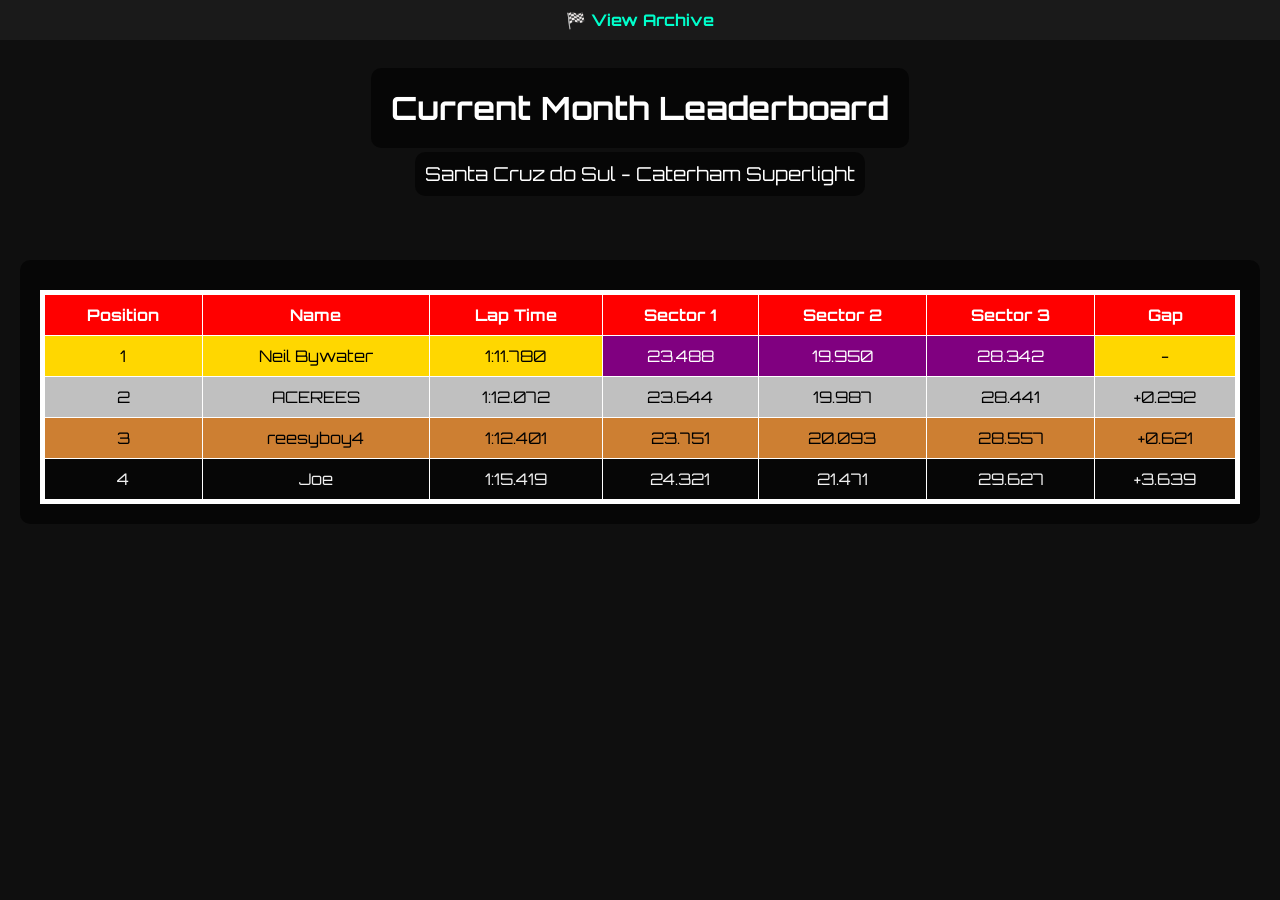
==== index.html @ 59394290 "Update index.html" ====
<!DOCTYPE html>
<html lang="en">
<head>
  <meta charset="UTF-8" />
  <meta name="viewport" content="width=device-width, initial-scale=1" />
  <title>Current Month Leaderboard</title>

  <!-- Racing-style Font -->
  <link href="https://fonts.googleapis.com/css2?family=Orbitron:wght@400;700&display=swap" rel="stylesheet">

  <style>
    body  {
      font-family: 'Orbitron', sans-serif;
      margin: 0;
      background-color: #0f0f0f;
      color: #f0f0f0;
    }

    header {
      background: url('https://images.pexels.com/photos/2770516/pexels-photo-2770516.jpeg?auto=compress&cs=tinysrgb&w=1260&h=750&dpr=1') no-repeat center center;
      background-size: cover;
      height: 200px;
      display: flex;
      align-items: center;
      justify-content: center;
      flex-direction: column;
    }

    header h1 {
      background: rgba(0, 0, 0, 0.6);
      padding: 20px;
      border-radius: 10px;
      color: #fff;
      font-size: 2rem;
      margin: 0;
    }

    header h2 {
      background: rgba(0, 0, 0, 0.6);
      padding: 10px;
      border-radius: 10px;
      color: #fff;
      font-size: 1.2rem;
      margin-top: 0.5em;
    }

    main {
      padding: 20px;
      background: url('https://images.pexels.com/photos/29321044/pexels-photo-29321044/free-photo-of-exciting-race-day-at-mexico-city-speedway.jpeg?auto=compress&cs=tinysrgb&w=1260&h=750&dpr=1') no-repeat center center;
      background-size: cover;
      background-attachment: fixed;
    }

    .overlay {
      background-color: rgba(0, 0, 0, 0.6);
      padding: 20px;
      border-radius: 10px;
    }

    table {
      width: 100%;
      border-collapse: collapse;
      border: 5px solid white;
    }

    th, td {
      border: 1px solid white;
      padding: 10px;
      text-align: center;
    }

    th {
      background-color: red;
      color: white;
    }

    .gold { background-color: #ffd700; color: #000; }
    .silver { background-color: #c0c0c0; color: #000; }
    .bronze { background-color: #cd7f32; color: #000; }
    .fastest { background-color: purple; color: white; }

    #error-message {
      color: red;
      text-align: center;
      margin: 10px 0;
    }
  </style>
</head>
<body>
  <nav style="background-color: #1a1a1a; padding: 10px; text-align: center;">
    <a href="archive.html" style="color: #00ffcc; text-decoration: none; font-weight: bold;">🏁 View Archive</a>
  </nav>

  <header>
    <h1>Current Month Leaderboard</h1>
    <h2 id="challenge-subtitle" style="margin-top: 0.2em; font-weight: normal; font-size: 1.2em;"></h2>
  </header>

  <main>
    <div class="overlay">
      <div id="error-message"></div>
      <table id="leaderboard">
        <thead>
          <tr>
            <th>Position</th>
            <th>Name</th>
            <th>Lap Time</th>
            <th>Sector 1</th>
            <th>Sector 2</th>
            <th>Sector 3</th>
            <th>Gap</th>
          </tr>
        </thead>
        <tbody></tbody>
      </table>
    </div>
  </main>

  <script>
    async function fetchLeaderboard() {
      try {
        const response = await fetch("data/leaderboard_filtered.json");
        if (!response.ok) throw new Error("Network response was not ok");

        const data = await response.json();
        const tableBody = document.querySelector("#leaderboard tbody");

        if (!Array.isArray(data) || data.length === 0) {
          document.getElementById("error-message").textContent = "No leaderboard data available.";
          return;
        }

        let fastestS1 = Math.min(...data.map(e => parseFloat(e.Sector1)));
        let fastestS2 = Math.min(...data.map(e => parseFloat(e.Sector2)));
        let fastestS3 = Math.min(...data.map(e => parseFloat(e.Sector3)));

        data.forEach((entry, index) => {
          const row = document.createElement("tr");

          // Add medal class
          if (index === 0) row.classList.add("gold");
          else if (index === 1) row.classList.add("silver");
          else if (index === 2) row.classList.add("bronze");

          // Sector class check
          const s1Class = entry.Sector1 == fastestS1 ? "fastest" : "";
          const s2Class = entry.Sector2 == fastestS2 ? "fastest" : "";
          const s3Class = entry.Sector3 == fastestS3 ? "fastest" : "";

          row.innerHTML = `
            <td>${index + 1}</td>
            <td>${entry.Name}</td>
            <td>${entry.LapTime}</td>
            <td class="${s1Class}">${entry.Sector1}</td>
            <td class="${s2Class}">${entry.Sector2}</td>
            <td class="${s3Class}">${entry.Sector3}</td>
            <td>${entry.Gap || '-'}</td>
          `;

          tableBody.appendChild(row);
        });

      } catch (error) {
        console.error("Error loading leaderboard:", error);
        document.getElementById("error-message").textContent = "Failed to load leaderboard data.";
      }
    }

    fetchLeaderboard();
  </script>

  <script>
    fetch('data/current_challenge.json')
      .then(response => response.json())
      .then(challenge => {
        const subtitle = document.getElementById('challenge-subtitle');
        const variantText = challenge.variant ? ` - ${challenge.variant}` : '';
        subtitle.textContent = `${challenge.track}${variantText} - ${challenge.car}`;
      })
      .catch(error => {
        console.error("Failed to load challenge info:", error);
      });
  </script>
</body>
</html>
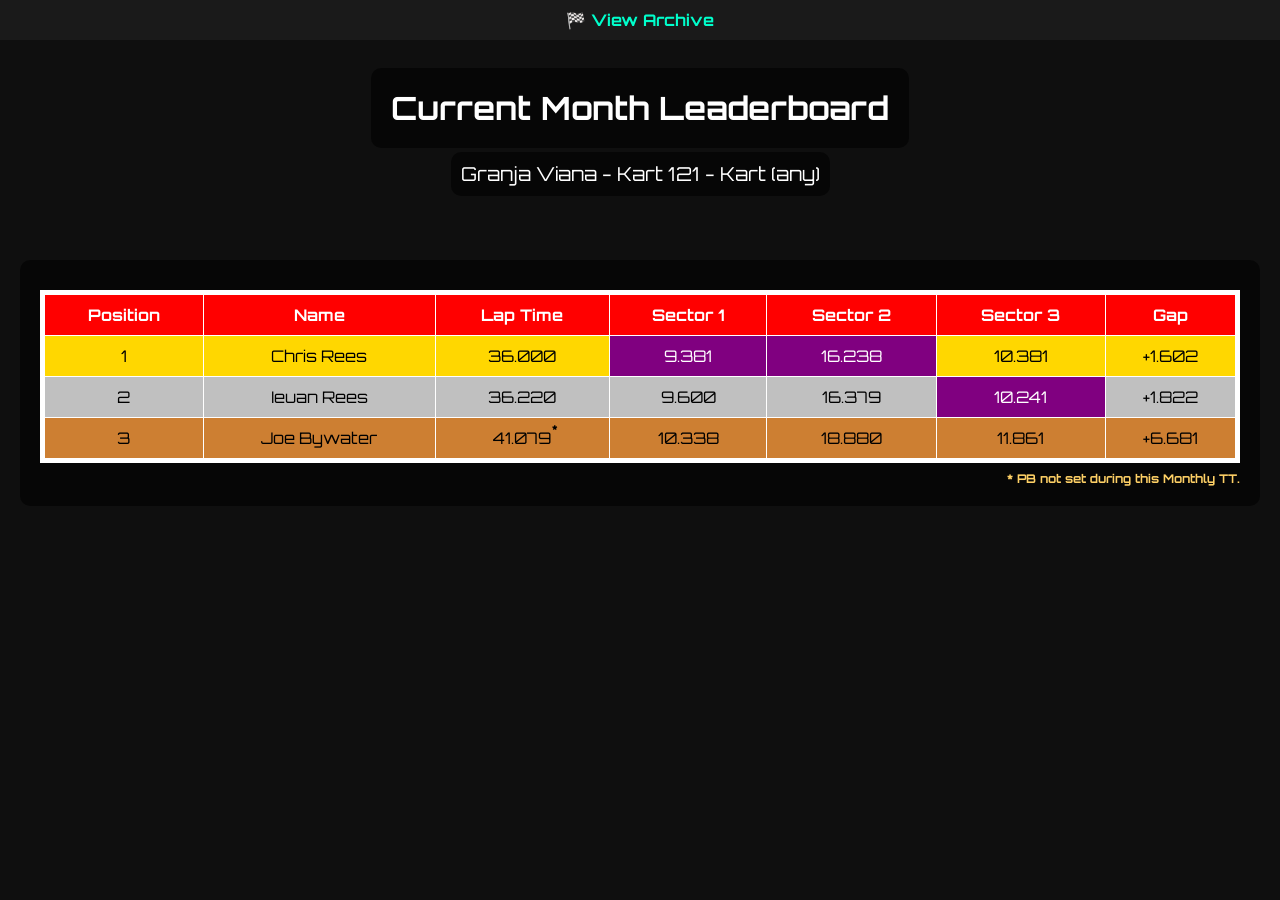
==== commit f610b886: "Add Monthly TT PB asterisk display" ====
--- a/index.html
+++ b/index.html
@@ -78,6 +78,29 @@
     .silver { background-color: #c0c0c0; color: #000; }
     .bronze { background-color: #cd7f32; color: #000; }
     .fastest { background-color: purple; color: white; }
+
+    .lap-pb-wrap {
+      position: relative;
+      display: inline-block;
+    }
+
+    .lap-pb-asterisk {
+      position: absolute;
+      left: 100%;
+      top: -0.35em;
+      margin-left: 1px;
+      font-size: 0.68em;
+      line-height: 1;
+      font-weight: 700;
+    }
+
+    .pb-footnote {
+      margin: 8px 0 0;
+      text-align: right;
+      font-size: 0.75rem;
+      color: #ffd166;
+      font-weight: 700;
+    }
 
     #error-message {
       color: red;
@@ -113,17 +136,69 @@
         </thead>
         <tbody></tbody>
       </table>
+      <div id="pb-footnote" class="pb-footnote" hidden>* PB not set during this Monthly TT.</div>
     </div>
   </main>
 
   <script>
+    function parseSteamUtcDate(value) {
+      const match = String(value || '').trim().match(
+        /^(\d{2})-(\d{2})-(\d{2})\s+(\d{2}):(\d{2})$/
+      );
+      if (!match) return null;
+
+      const year = 2000 + Number(match[1]);
+      const month = Number(match[2]);
+      const day = Number(match[3]);
+      const hour = Number(match[4]);
+      const minute = Number(match[5]);
+
+      const date = new Date(Date.UTC(year, month - 1, day, hour, minute));
+      return Number.isNaN(date.getTime()) ? null : date;
+    }
+
+    function pbSetDuringChallenge(entry, challenge) {
+      if (typeof entry.PBSetDuringChallenge === 'boolean') {
+        return entry.PBSetDuringChallenge;
+      }
+
+      const date = parseSteamUtcDate(entry.Date);
+      if (!date || !challenge) return null;
+
+      const parts = new Intl.DateTimeFormat('en-GB', {
+        timeZone: 'Europe/London',
+        year: 'numeric',
+        month: '2-digit'
+      }).formatToParts(date);
+
+      const values = Object.fromEntries(
+        parts.filter(p => p.type !== 'literal').map(p => [p.type, p.value])
+      );
+
+      const challengeMonth = new Date(
+        `${String(challenge.month || '').trim()} 1, ${challenge.year}`
+      ).getMonth() + 1;
+
+      if (!challengeMonth || !values.year || !values.month) return null;
+
+      return Number(values.year) === Number(challenge.year)
+        && Number(values.month) === challengeMonth;
+    }
+
     async function fetchLeaderboard() {
       try {
-        const response = await fetch("data/leaderboard_filtered.json");
+        const [response, challengeResponse] = await Promise.all([
+          fetch("data/leaderboard_filtered.json"),
+          fetch("data/current_challenge.json")
+        ]);
+
         if (!response.ok) throw new Error("Network response was not ok");
 
         const data = await response.json();
+        const challenge = challengeResponse.ok ? await challengeResponse.json() : null;
         const tableBody = document.querySelector("#leaderboard tbody");
+        const pbFootnote = document.getElementById("pb-footnote");
+        let hasPbWarning = false;
 
         if (!Array.isArray(data) || data.length === 0) {
           document.getElementById("error-message").textContent = "No leaderboard data available.";
@@ -147,10 +222,19 @@
           const s2Class = entry.Sector2 == fastestS2 ? "fastest" : "";
           const s3Class = entry.Sector3 == fastestS3 ? "fastest" : "";
 
+          const pbDuringChallenge = pbSetDuringChallenge(entry, challenge);
+          const lapDisplay = pbDuringChallenge === false
+            ? `<span class="lap-pb-wrap">${entry.LapTime}<span class="lap-pb-asterisk">*</span></span>`
+            : entry.LapTime;
+
+          if (pbDuringChallenge === false) {
+            hasPbWarning = true;
+          }
+
           row.innerHTML = `
             <td>${index + 1}</td>
             <td>${entry.Name}</td>
-            <td>${entry.LapTime}</td>
+            <td>${lapDisplay}</td>
             <td class="${s1Class}">${entry.Sector1}</td>
             <td class="${s2Class}">${entry.Sector2}</td>
             <td class="${s3Class}">${entry.Sector3}</td>
@@ -159,6 +243,8 @@
 
           tableBody.appendChild(row);
         });
+
+        pbFootnote.hidden = !hasPbWarning;
 
       } catch (error) {
         console.error("Error loading leaderboard:", error);
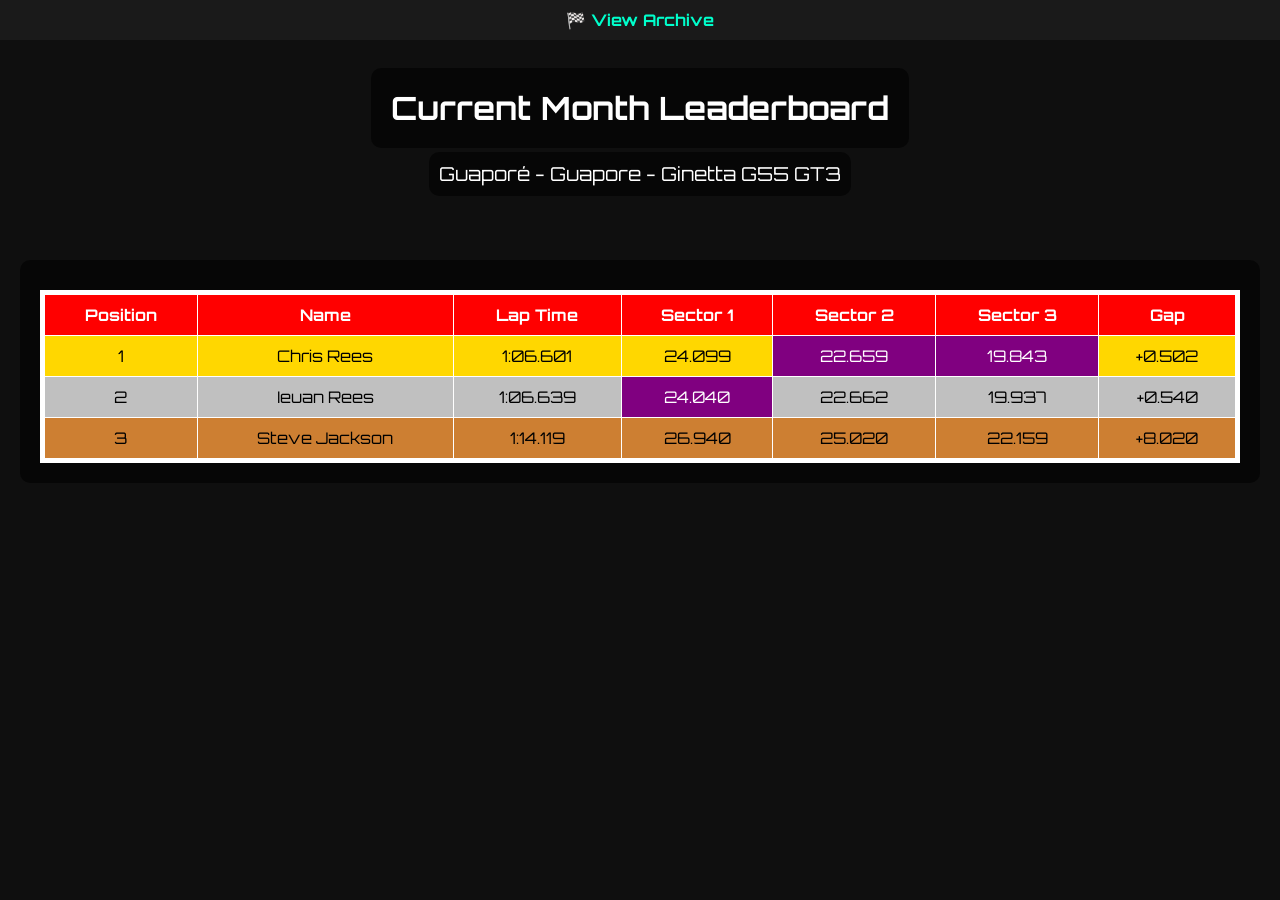
==== commit 59241bff: "Fix mobile leaderboard overflow in index.html" ====
--- a/index.html
+++ b/index.html
@@ -14,6 +14,7 @@
       margin: 0;
       background-color: #0f0f0f;
       color: #f0f0f0;
+      overflow-x: hidden;
     }
 
     header {
@@ -49,16 +50,37 @@
       background: url('https://images.pexels.com/photos/29321044/pexels-photo-29321044/free-photo-of-exciting-race-day-at-mexico-city-speedway.jpeg?auto=compress&cs=tinysrgb&w=1260&h=750&dpr=1') no-repeat center center;
       background-size: cover;
       background-attachment: fixed;
+      box-sizing: border-box;
+      min-width: 0;
     }
 
     .overlay {
       background-color: rgba(0, 0, 0, 0.6);
       padding: 20px;
       border-radius: 10px;
+      box-sizing: border-box;
+      width: 100%;
+      min-width: 0;
+    }
+
+    /* Contain horizontal table scrolling so the page background fills the viewport. */
+    .leaderboard-scroll {
+      width: 100%;
+      max-width: 100%;
+      overflow-x: auto;
+      -webkit-overflow-scrolling: touch;
+    }
+
+    .table-scroll-hint {
+      display: none;
+      margin: 0 0 10px;
+      font-size: 0.8rem;
+      color: #d8e5ee;
     }
 
     table {
       width: 100%;
+      min-width: 730px;
       border-collapse: collapse;
       border: 5px solid white;
     }
@@ -102,6 +124,19 @@
       font-weight: 700;
     }
 
+    @media (max-width: 760px) {
+      main {
+        padding: 12px;
+        /* Fixed backgrounds do not paint reliably in mobile Safari. */
+        background-attachment: scroll;
+      }
+      .overlay { padding: 12px; }
+      .table-scroll-hint { display: block; }
+      header { padding: 12px; box-sizing: border-box; text-align: center; }
+      header h1 { padding: 12px; font-size: clamp(1.25rem, 5vw, 2rem); }
+      header h2 { font-size: clamp(0.85rem, 3vw, 1.2rem); overflow-wrap: anywhere; }
+    }
+
     #error-message {
       color: red;
       text-align: center;
@@ -122,6 +157,8 @@
   <main>
     <div class="overlay">
       <div id="error-message"></div>
+      <p class="table-scroll-hint">Swipe sideways across the table to see all sectors and the gap.</p>
+      <div class="leaderboard-scroll" role="region" aria-label="Monthly leaderboard, scroll horizontally for more columns" tabindex="0">
       <table id="leaderboard">
         <thead>
           <tr>
@@ -136,6 +173,7 @@
         </thead>
         <tbody></tbody>
       </table>
+      </div>
       <div id="pb-footnote" class="pb-footnote" hidden>* PB not set during this Monthly TT.</div>
     </div>
   </main>
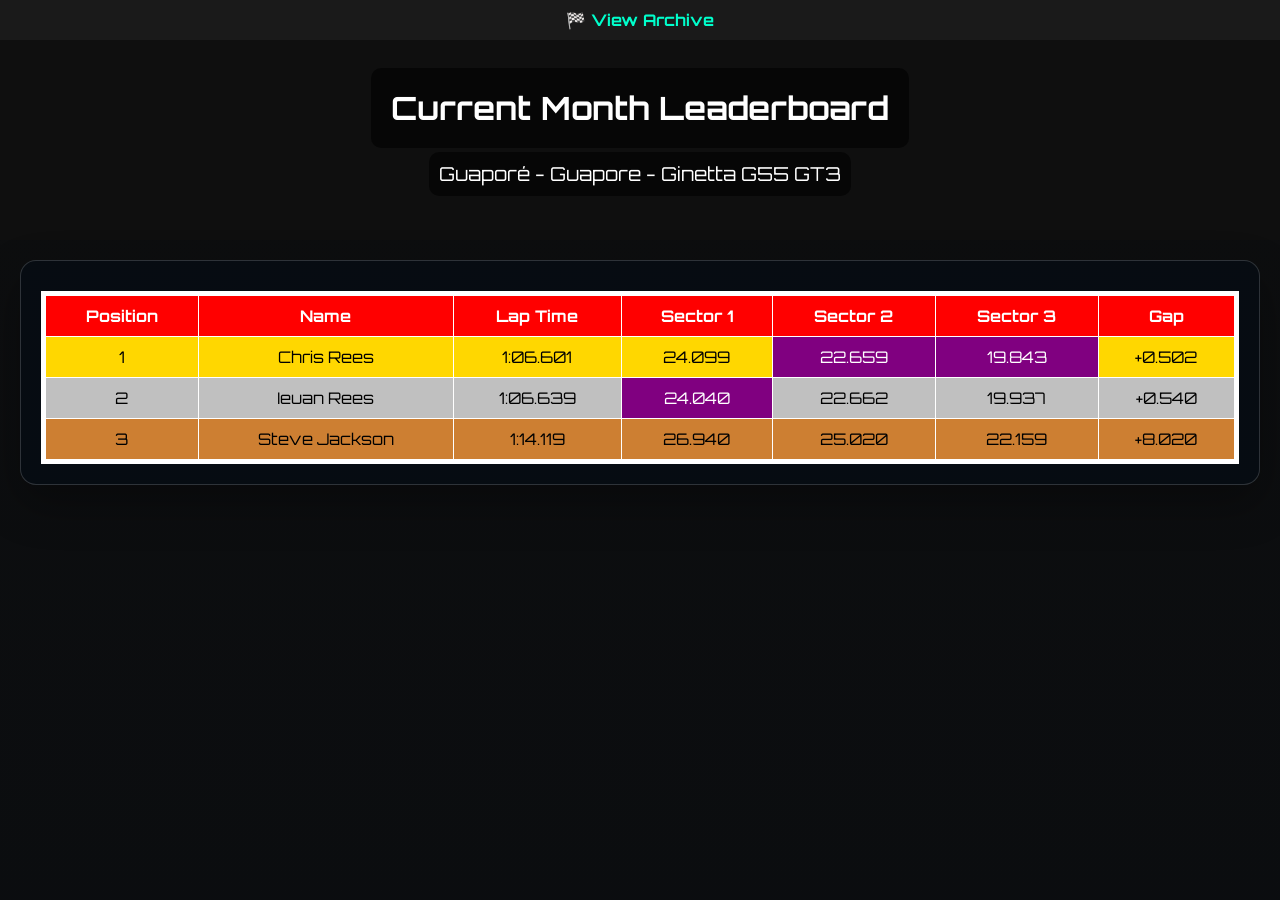
==== commit 670efdca: "Fill mobile viewport with racing background and refine leaderboard panel" ====
--- a/index.html
+++ b/index.html
@@ -15,7 +15,14 @@
       background-color: #0f0f0f;
       color: #f0f0f0;
       overflow-x: hidden;
-    }
+      /* Fill the visible browser viewport even when the leaderboard is short. */
+      min-height: 100vh;
+      min-height: 100svh;
+      display: flex;
+      flex-direction: column;
+    }
+
+    nav, header { flex-shrink: 0; }
 
     header {
       background: url('https://images.pexels.com/photos/2770516/pexels-photo-2770516.jpeg?auto=compress&cs=tinysrgb&w=1260&h=750&dpr=1') no-repeat center center;
@@ -46,8 +53,12 @@
     }
 
     main {
+      flex: 1 0 auto;
       padding: 20px;
-      background: url('https://images.pexels.com/photos/29321044/pexels-photo-29321044/free-photo-of-exciting-race-day-at-mexico-city-speedway.jpeg?auto=compress&cs=tinysrgb&w=1260&h=750&dpr=1') no-repeat center center;
+      background-image: linear-gradient(180deg, rgba(5, 10, 16, 0.14), rgba(5, 10, 16, 0.4)),
+        url('https://images.pexels.com/photos/29321044/pexels-photo-29321044/free-photo-of-exciting-race-day-at-mexico-city-speedway.jpeg?auto=compress&cs=tinysrgb&w=1260&h=750&dpr=1');
+      background-repeat: no-repeat;
+      background-position: center center;
       background-size: cover;
       background-attachment: fixed;
       box-sizing: border-box;
@@ -55,11 +66,15 @@
     }
 
     .overlay {
-      background-color: rgba(0, 0, 0, 0.6);
+      background-color: rgba(6, 13, 21, 0.76);
       padding: 20px;
-      border-radius: 10px;
+      border-radius: 16px;
+      border: 1px solid rgba(255, 255, 255, 0.16);
+      box-shadow: 0 18px 46px rgba(0, 0, 0, 0.32);
       box-sizing: border-box;
       width: 100%;
+      max-width: 1280px;
+      margin: 0 auto;
       min-width: 0;
     }
 
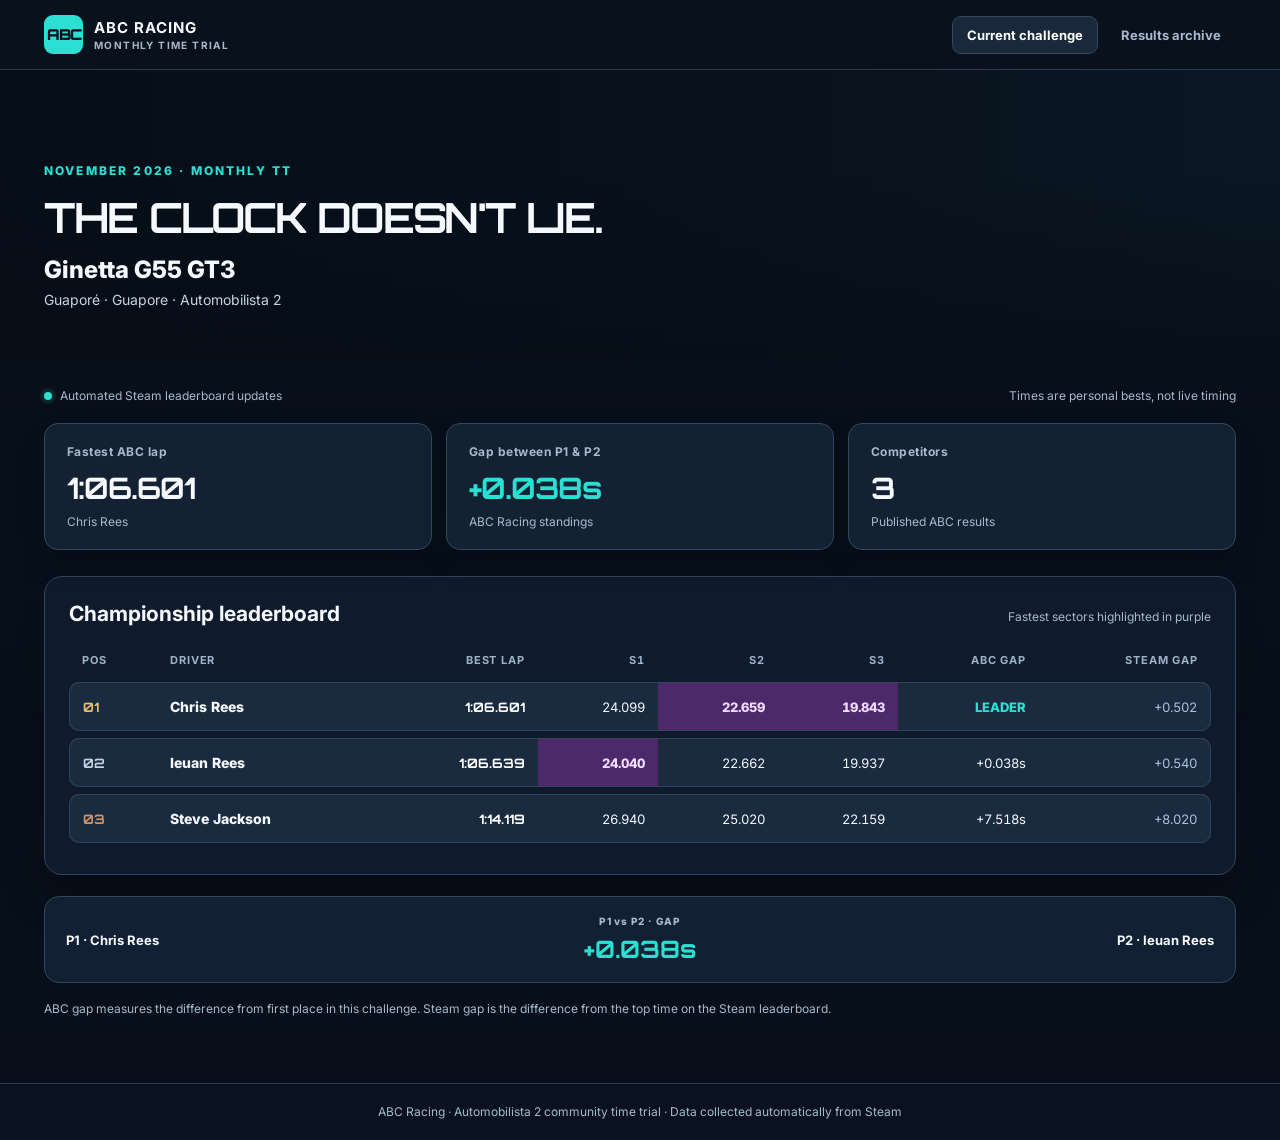
==== commit 62a266bc: "Redesign index.html for responsive racing results" ====
--- a/index.html
+++ b/index.html
@@ -1,324 +1,55 @@
-<!DOCTYPE html>
+<!doctype html>
 <html lang="en">
 <head>
-  <meta charset="UTF-8" />
-  <meta name="viewport" content="width=device-width, initial-scale=1" />
-  <title>Current Month Leaderboard</title>
-
-  <!-- Racing-style Font -->
-  <link href="https://fonts.googleapis.com/css2?family=Orbitron:wght@400;700&display=swap" rel="stylesheet">
-
-  <style>
-    body  {
-      font-family: 'Orbitron', sans-serif;
-      margin: 0;
-      background-color: #0f0f0f;
-      color: #f0f0f0;
-      overflow-x: hidden;
-      /* Fill the visible browser viewport even when the leaderboard is short. */
-      min-height: 100vh;
-      min-height: 100svh;
-      display: flex;
-      flex-direction: column;
-    }
-
-    nav, header { flex-shrink: 0; }
-
-    header {
-      background: url('https://images.pexels.com/photos/2770516/pexels-photo-2770516.jpeg?auto=compress&cs=tinysrgb&w=1260&h=750&dpr=1') no-repeat center center;
-      background-size: cover;
-      height: 200px;
-      display: flex;
-      align-items: center;
-      justify-content: center;
-      flex-direction: column;
-    }
-
-    header h1 {
-      background: rgba(0, 0, 0, 0.6);
-      padding: 20px;
-      border-radius: 10px;
-      color: #fff;
-      font-size: 2rem;
-      margin: 0;
-    }
-
-    header h2 {
-      background: rgba(0, 0, 0, 0.6);
-      padding: 10px;
-      border-radius: 10px;
-      color: #fff;
-      font-size: 1.2rem;
-      margin-top: 0.5em;
-    }
-
-    main {
-      flex: 1 0 auto;
-      padding: 20px;
-      background-image: linear-gradient(180deg, rgba(5, 10, 16, 0.14), rgba(5, 10, 16, 0.4)),
-        url('https://images.pexels.com/photos/29321044/pexels-photo-29321044/free-photo-of-exciting-race-day-at-mexico-city-speedway.jpeg?auto=compress&cs=tinysrgb&w=1260&h=750&dpr=1');
-      background-repeat: no-repeat;
-      background-position: center center;
-      background-size: cover;
-      background-attachment: fixed;
-      box-sizing: border-box;
-      min-width: 0;
-    }
-
-    .overlay {
-      background-color: rgba(6, 13, 21, 0.76);
-      padding: 20px;
-      border-radius: 16px;
-      border: 1px solid rgba(255, 255, 255, 0.16);
-      box-shadow: 0 18px 46px rgba(0, 0, 0, 0.32);
-      box-sizing: border-box;
-      width: 100%;
-      max-width: 1280px;
-      margin: 0 auto;
-      min-width: 0;
-    }
-
-    /* Contain horizontal table scrolling so the page background fills the viewport. */
-    .leaderboard-scroll {
-      width: 100%;
-      max-width: 100%;
-      overflow-x: auto;
-      -webkit-overflow-scrolling: touch;
-    }
-
-    .table-scroll-hint {
-      display: none;
-      margin: 0 0 10px;
-      font-size: 0.8rem;
-      color: #d8e5ee;
-    }
-
-    table {
-      width: 100%;
-      min-width: 730px;
-      border-collapse: collapse;
-      border: 5px solid white;
-    }
-
-    th, td {
-      border: 1px solid white;
-      padding: 10px;
-      text-align: center;
-    }
-
-    th {
-      background-color: red;
-      color: white;
-    }
-
-    .gold { background-color: #ffd700; color: #000; }
-    .silver { background-color: #c0c0c0; color: #000; }
-    .bronze { background-color: #cd7f32; color: #000; }
-    .fastest { background-color: purple; color: white; }
-
-    .lap-pb-wrap {
-      position: relative;
-      display: inline-block;
-    }
-
-    .lap-pb-asterisk {
-      position: absolute;
-      left: 100%;
-      top: -0.35em;
-      margin-left: 1px;
-      font-size: 0.68em;
-      line-height: 1;
-      font-weight: 700;
-    }
-
-    .pb-footnote {
-      margin: 8px 0 0;
-      text-align: right;
-      font-size: 0.75rem;
-      color: #ffd166;
-      font-weight: 700;
-    }
-
-    @media (max-width: 760px) {
-      main {
-        padding: 12px;
-        /* Fixed backgrounds do not paint reliably in mobile Safari. */
-        background-attachment: scroll;
-      }
-      .overlay { padding: 12px; }
-      .table-scroll-hint { display: block; }
-      header { padding: 12px; box-sizing: border-box; text-align: center; }
-      header h1 { padding: 12px; font-size: clamp(1.25rem, 5vw, 2rem); }
-      header h2 { font-size: clamp(0.85rem, 3vw, 1.2rem); overflow-wrap: anywhere; }
-    }
-
-    #error-message {
-      color: red;
-      text-align: center;
-      margin: 10px 0;
-    }
-  </style>
+  <meta charset="utf-8">
+  <meta name="viewport" content="width=device-width, initial-scale=1">
+  <meta name="theme-color" content="#09121e">
+  <title>ABC Racing | Monthly Time Trial</title>
+  <link rel="preconnect" href="https://fonts.googleapis.com">
+  <link rel="preconnect" href="https://fonts.gstatic.com" crossorigin>
+  <link href="https://fonts.googleapis.com/css2?family=Inter:wght@400;500;600;700;800&family=Orbitron:wght@500;700;800&display=swap" rel="stylesheet">
+  <link rel="stylesheet" href="site.css">
+  <script defer src="site.js"></script>
 </head>
-<body>
-  <nav style="background-color: #1a1a1a; padding: 10px; text-align: center;">
-    <a href="archive.html" style="color: #00ffcc; text-decoration: none; font-weight: bold;">🏁 View Archive</a>
+<body data-page="current">
+  <a class="skip-link" href="#main">Skip to results</a>
+  <nav class="site-nav" aria-label="Main navigation">
+    <div class="nav-inner">
+      <a class="brand" href="index.html" aria-label="ABC Racing home"><span class="brand-mark">ABC</span><span class="brand-name"><strong>ABC RACING</strong><small>MONTHLY TIME TRIAL</small></span></a>
+      <div class="nav-links"><a class="nav-link" aria-current="page" href="index.html">Current challenge</a><a class="nav-link" href="archive.html">Results archive</a></div>
+    </div>
   </nav>
-
-  <header>
-    <h1>Current Month Leaderboard</h1>
-    <h2 id="challenge-subtitle" style="margin-top: 0.2em; font-weight: normal; font-size: 1.2em;"></h2>
+  <header class="page-hero">
+    <div class="hero-content">
+      <span class="eyebrow" id="challenge-month">MONTHLY TIME TRIAL</span>
+      <h1>THE CLOCK DOESN'T LIE.</h1>
+      <p class="hero-challenge" id="challenge-car">Loading challenge…</p>
+      <p class="hero-meta" id="challenge-track">Automobilista 2 · ABC Racing</p>
+    </div>
   </header>
-
-  <main>
-    <div class="overlay">
-      <div id="error-message"></div>
-      <p class="table-scroll-hint">Swipe sideways across the table to see all sectors and the gap.</p>
-      <div class="leaderboard-scroll" role="region" aria-label="Monthly leaderboard, scroll horizontally for more columns" tabindex="0">
-      <table id="leaderboard">
-        <thead>
-          <tr>
-            <th>Position</th>
-            <th>Name</th>
-            <th>Lap Time</th>
-            <th>Sector 1</th>
-            <th>Sector 2</th>
-            <th>Sector 3</th>
-            <th>Gap</th>
-          </tr>
-        </thead>
-        <tbody></tbody>
-      </table>
-      </div>
-      <div id="pb-footnote" class="pb-footnote" hidden>* PB not set during this Monthly TT.</div>
+  <main class="page-main" id="main">
+    <div class="content">
+      <div class="status-bar"><span class="status-group"><span class="status-dot" aria-hidden="true"></span>Automated Steam leaderboard updates</span><span>Times are personal bests, not live timing</span></div>
+      <p class="error-message" id="error-message" role="alert"></p>
+      <section class="stats" aria-label="Challenge statistics">
+        <div class="stat"><span class="stat-label">Fastest ABC lap</span><div class="stat-value" id="leader-lap">—</div><p class="stat-note" id="leader-name">Waiting for results</p></div>
+        <div class="stat"><span class="stat-label">Gap between P1 &amp; P2</span><div class="stat-value accent" id="first-gap">—</div><p class="stat-note">ABC Racing standings</p></div>
+        <div class="stat"><span class="stat-label">Competitors</span><div class="stat-value" id="driver-count">—</div><p class="stat-note">Published ABC results</p></div>
+      </section>
+      <section class="panel" aria-labelledby="results-heading">
+        <div class="panel-heading"><h2 id="results-heading">Championship leaderboard</h2><small>Fastest sectors highlighted in purple</small></div>
+        <div id="desktop-standings" class="desktop-table-wrap" aria-label="Detailed leaderboard table"></div>
+        <div id="mobile-standings" class="mobile-leaderboard" aria-label="Tap a driver to view sectors"></div>
+        <p class="legend" id="pb-note" hidden>* This driver set their personal best outside the current Monthly TT.</p>
+      </section>
+      <section id="battle-panel" class="battle" aria-label="Battle for first place" hidden>
+        <div class="battle-driver" id="battle-first"></div>
+        <div><div class="battle-label">P1 vs P2 · GAP</div><div class="battle-gap" id="battle-gap"></div></div>
+        <div class="battle-driver" id="battle-second"></div>
+      </section>
+      <p class="legend">ABC gap measures the difference from first place in this challenge. Steam gap is the difference from the top time on the Steam leaderboard.</p>
     </div>
   </main>
-
-  <script>
-    function parseSteamUtcDate(value) {
-      const match = String(value || '').trim().match(
-        /^(\d{2})-(\d{2})-(\d{2})\s+(\d{2}):(\d{2})$/
-      );
-      if (!match) return null;
-
-      const year = 2000 + Number(match[1]);
-      const month = Number(match[2]);
-      const day = Number(match[3]);
-      const hour = Number(match[4]);
-      const minute = Number(match[5]);
-
-      const date = new Date(Date.UTC(year, month - 1, day, hour, minute));
-      return Number.isNaN(date.getTime()) ? null : date;
-    }
-
-    function pbSetDuringChallenge(entry, challenge) {
-      if (typeof entry.PBSetDuringChallenge === 'boolean') {
-        return entry.PBSetDuringChallenge;
-      }
-
-      const date = parseSteamUtcDate(entry.Date);
-      if (!date || !challenge) return null;
-
-      const parts = new Intl.DateTimeFormat('en-GB', {
-        timeZone: 'Europe/London',
-        year: 'numeric',
-        month: '2-digit'
-      }).formatToParts(date);
-
-      const values = Object.fromEntries(
-        parts.filter(p => p.type !== 'literal').map(p => [p.type, p.value])
-      );
-
-      const challengeMonth = new Date(
-        `${String(challenge.month || '').trim()} 1, ${challenge.year}`
-      ).getMonth() + 1;
-
-      if (!challengeMonth || !values.year || !values.month) return null;
-
-      return Number(values.year) === Number(challenge.year)
-        && Number(values.month) === challengeMonth;
-    }
-
-    async function fetchLeaderboard() {
-      try {
-        const [response, challengeResponse] = await Promise.all([
-          fetch("data/leaderboard_filtered.json"),
-          fetch("data/current_challenge.json")
-        ]);
-
-        if (!response.ok) throw new Error("Network response was not ok");
-
-        const data = await response.json();
-        const challenge = challengeResponse.ok ? await challengeResponse.json() : null;
-        const tableBody = document.querySelector("#leaderboard tbody");
-        const pbFootnote = document.getElementById("pb-footnote");
-        let hasPbWarning = false;
-
-        if (!Array.isArray(data) || data.length === 0) {
-          document.getElementById("error-message").textContent = "No leaderboard data available.";
-          return;
-        }
-
-        let fastestS1 = Math.min(...data.map(e => parseFloat(e.Sector1)));
-        let fastestS2 = Math.min(...data.map(e => parseFloat(e.Sector2)));
-        let fastestS3 = Math.min(...data.map(e => parseFloat(e.Sector3)));
-
-        data.forEach((entry, index) => {
-          const row = document.createElement("tr");
-
-          // Add medal class
-          if (index === 0) row.classList.add("gold");
-          else if (index === 1) row.classList.add("silver");
-          else if (index === 2) row.classList.add("bronze");
-
-          // Sector class check
-          const s1Class = entry.Sector1 == fastestS1 ? "fastest" : "";
-          const s2Class = entry.Sector2 == fastestS2 ? "fastest" : "";
-          const s3Class = entry.Sector3 == fastestS3 ? "fastest" : "";
-
-          const pbDuringChallenge = pbSetDuringChallenge(entry, challenge);
-          const lapDisplay = pbDuringChallenge === false
-            ? `<span class="lap-pb-wrap">${entry.LapTime}<span class="lap-pb-asterisk">*</span></span>`
-            : entry.LapTime;
-
-          if (pbDuringChallenge === false) {
-            hasPbWarning = true;
-          }
-
-          row.innerHTML = `
-            <td>${index + 1}</td>
-            <td>${entry.Name}</td>
-            <td>${lapDisplay}</td>
-            <td class="${s1Class}">${entry.Sector1}</td>
-            <td class="${s2Class}">${entry.Sector2}</td>
-            <td class="${s3Class}">${entry.Sector3}</td>
-            <td>${entry.Gap || '-'}</td>
-          `;
-
-          tableBody.appendChild(row);
-        });
-
-        pbFootnote.hidden = !hasPbWarning;
-
-      } catch (error) {
-        console.error("Error loading leaderboard:", error);
-        document.getElementById("error-message").textContent = "Failed to load leaderboard data.";
-      }
-    }
-
-    fetchLeaderboard();
-  </script>
-
-  <script>
-    fetch('data/current_challenge.json')
-      .then(response => response.json())
-      .then(challenge => {
-        const subtitle = document.getElementById('challenge-subtitle');
-        const variantText = challenge.variant ? ` - ${challenge.variant}` : '';
-        subtitle.textContent = `${challenge.track}${variantText} - ${challenge.car}`;
-      })
-      .catch(error => {
-        console.error("Failed to load challenge info:", error);
-      });
-  </script>
+  <footer class="site-footer">ABC Racing · Automobilista 2 community time trial · Data collected automatically from Steam</footer>
 </body>
-</html>
+</html>
--- a/site.css
+++ b/site.css
@@ -0,0 +1,171 @@
+:root {
+  --bg: #09111c;
+  --panel: #142234;
+  --panel-deep: #101b2a;
+  --panel-light: #203147;
+  --line: #304259;
+  --text: #f5f8fd;
+  --muted: #a7b9cc;
+  --accent: #2be0d3;
+  --gold: #e7bf67;
+  --silver: #c7d1df;
+  --bronze: #cf9567;
+  --fastest: #4d296c;
+  --fastest-text: #f2ddff;
+  --font-timing: 'Orbitron', 'Arial Narrow', sans-serif;
+  --font-body: 'Inter', system-ui, -apple-system, 'Segoe UI', sans-serif;
+}
+* { box-sizing: border-box; }
+html { background: var(--bg); }
+body { margin: 0; min-height: 100vh; min-height: 100svh; display: flex; flex-direction: column; color: var(--text); background: var(--bg); font-family: var(--font-body); overflow-x: hidden; }
+a { color: inherit; }
+a:focus-visible, button:focus-visible, select:focus-visible, summary:focus-visible { outline: 3px solid var(--accent); outline-offset: 4px; }
+button, select { font: inherit; }
+button { cursor: pointer; }
+.skip-link { position: absolute; top: -100px; left: 8px; z-index: 99; background: #fff; color: #09111c; padding: 9px 14px; }
+.skip-link:focus { top: 8px; }
+.site-nav { z-index: 3; position: relative; background: #09121eea; border-bottom: 1px solid #2c3c50; }
+.nav-inner { max-width: 1240px; margin: auto; padding: 15px 24px; display: flex; align-items: center; gap: 20px; justify-content: space-between; }
+.brand { text-decoration: none; display: inline-flex; gap: 11px; align-items: center; font-weight: 800; letter-spacing: .065em; }
+.brand-mark { display: grid; place-items: center; width: 39px; height: 39px; border-radius: 9px; background: var(--accent); color: #08131d; font: 900 15px var(--font-timing); letter-spacing: -1px; }
+.brand-name strong { font-size: 15px; display: block; }
+.brand-name small { color: var(--muted); display: block; font-size: 10px; margin-top: 2px; letter-spacing: .14em; font-weight: 700; }
+.nav-links { display: flex; align-items: center; gap: 8px; }
+.nav-link { text-decoration: none; color: var(--muted); padding: 10px 14px; border: 1px solid transparent; border-radius: 9px; font-size: 13px; font-weight: 700; white-space: nowrap; }
+.nav-link:hover, .nav-link[aria-current="page"] { color: #fff; border-color: #35465d; background: #19293b; }
+.page-hero { min-height: 290px; isolation: isolate; position: relative; background: #0c1b28 url('https://images.pexels.com/photos/2770516/pexels-photo-2770516.jpeg?auto=compress&cs=tinysrgb&w=1600') center 52% / cover no-repeat; display: flex; align-items: flex-end; }
+.page-hero::before { content: ''; position: absolute; inset: 0; z-index: -1; background: linear-gradient(90deg, rgba(6,13,23,.95) 0%,rgba(6,13,23,.74) 49%,rgba(6,13,23,.28) 100%),linear-gradient(0deg, rgba(6,13,23,.75),transparent 65%); }
+.hero-content { width: min(1240px, 100%); margin: auto auto 0; padding: 42px 24px 36px; }
+.eyebrow { color: var(--accent); font-size: 12px; text-transform: uppercase; letter-spacing: .18em; font-weight: 800; }
+h1, h2, h3, p { margin-top: 0; }
+h1 { font-family: var(--font-timing); font-size: clamp(1.45rem, 3.25vw, 2.7rem); line-height: 1.25; margin: 12px 0 12px; letter-spacing: -.045em; }
+.hero-challenge { margin-bottom: 5px; font-size: clamp(1.1rem, 2.5vw, 1.5rem); font-weight: 800; }
+.hero-meta { color: #c5d5e3; font-size: 14px; line-height: 1.5; }
+.page-main { flex: 1 0 auto; background: linear-gradient(180deg, rgba(7,15,26,.79), rgba(7,15,26,.92)), url('https://images.pexels.com/photos/29321044/pexels-photo-29321044/free-photo-of-exciting-race-day-at-mexico-city-speedway.jpeg?auto=compress&cs=tinysrgb&w=1600') center / cover no-repeat; }
+.content { max-width: 1240px; margin: 0 auto; padding: 28px 24px 64px; }
+.status-bar { display: flex; gap: 14px; justify-content: space-between; align-items: center; flex-wrap: wrap; color: var(--muted); font-size: 12px; margin-bottom: 20px; }
+.status-group { display: inline-flex; align-items: center; gap: 8px; }
+.status-dot { height: 8px; width: 8px; border-radius: 50%; background: var(--accent); box-shadow: 0 0 0 4px #2be0d317; }
+.stats { display: grid; grid-template-columns: repeat(3, minmax(0, 1fr)); gap: 14px; margin-bottom: 26px; }
+.stat { min-width: 0; background: #152336eb; border: 1px solid #33475d; border-radius: 14px; padding: 20px 22px; box-shadow: 0 14px 30px #0002; }
+.stat-label { display: block; color: var(--muted); font-size: 12px; letter-spacing: .04em; font-weight: 700; margin-bottom: 10px; }
+.stat-value { font: 700 clamp(1.25rem, 3vw, 1.85rem) var(--font-timing); letter-spacing: -.035em; font-variant-numeric: tabular-nums; white-space: nowrap; }
+.stat-value.accent { color: var(--accent); }
+.stat-note { color: var(--muted); font-size: 12px; margin: 8px 0 0; }
+.panel { border-radius: 18px; background: #101c2df0; border: 1px solid #33445b; padding: 24px; box-shadow: 0 20px 45px #0004; }
+.panel-heading { display: flex; gap: 14px; justify-content: space-between; align-items: baseline; flex-wrap: wrap; margin-bottom: 19px; }
+.panel h2 { font-size: 21px; line-height: 1.25; margin: 0; }
+.panel-heading small, .legend { color: var(--muted); font-size: 12px; line-height: 1.65; }
+.legend { margin: 16px 0 0; }
+.legend strong { color: #cfa3ee; }
+.desktop-table-wrap { width: 100%; max-width: 100%; overflow-x: auto; -webkit-overflow-scrolling: touch; }
+.timing-table { width: 100%; min-width: 900px; border-collapse: separate; border-spacing: 0 7px; font-variant-numeric: tabular-nums; }
+.timing-table th { color: #9db3c9; font-size: 11px; text-transform: uppercase; letter-spacing: .08em; text-align: left; padding: 0 13px 8px; white-space: nowrap; }
+.timing-table th.num, .timing-table td.num { text-align: right; }
+.timing-table tbody tr { background: #1a2b40; }
+.timing-table tbody td { padding: 15px 13px; border-top: 1px solid #31445a; border-bottom: 1px solid #31445a; font-size: 13px; }
+.timing-table tbody td:first-child { border-radius: 10px 0 0 10px; border-left: 1px solid #31445a; }
+.timing-table tbody td:last-child { border-radius: 0 10px 10px 0; border-right: 1px solid #31445a; }
+.timing-table .rank { font-family: var(--font-timing); font-weight: 700; color: #cbd6e5; }
+.timing-table tr:nth-child(1) .rank { color: var(--gold); }
+.timing-table tr:nth-child(2) .rank { color: var(--silver); }
+.timing-table tr:nth-child(3) .rank { color: var(--bronze); }
+.driver-name { font-weight: 800; font-size: 14px; }
+.timing-table .lap { font: 700 13px var(--font-timing); color: #fff; white-space: nowrap; }
+.timing-table .sector-best { background: var(--fastest); color: var(--fastest-text); font-weight: 800; }
+.steam-gap { color: #a9c0d6; }
+.timing-table .abc-leader { color: var(--accent); font-weight: 800; }
+.pb-flag { font-size: 10px; color: var(--gold); margin-left: 4px; }
+.mobile-leaderboard { display: none; }
+.driver-card { background: #1a2a3eea; border: 1px solid #3a4c64; border-radius: 13px; margin-bottom: 10px; overflow: hidden; }
+.driver-card[open] { background: #203147; border-color: #48617b; }
+.driver-card summary { list-style: none; cursor: pointer; padding: 17px 16px; display: flex; align-items: center; gap: 13px; min-width: 0; }
+.driver-card summary::-webkit-details-marker { display: none; }
+.rank-bubble { flex: 0 0 35px; font: 700 16px var(--font-timing); color: var(--silver); }
+.driver-card:nth-child(1) .rank-bubble { color: var(--gold); }
+.driver-card:nth-child(3) .rank-bubble { color: var(--bronze); }
+.driver-summary-name { flex: 1; min-width: 0; }
+.driver-summary-name strong { display: block; font-weight: 800; font-size: 14px; overflow-wrap: anywhere; }
+.driver-summary-name small { display: block; color: var(--muted); font-size: 12px; margin-top: 5px; }
+.driver-summary-time { flex: 0 0 auto; text-align: right; }
+.driver-summary-time strong { display: block; font: 700 clamp(12px,3.5vw,17px) var(--font-timing); letter-spacing: -.03em; white-space: nowrap; }
+.driver-summary-time small { display: inline-flex; gap: 3px; align-items: center; justify-content: flex-end; margin-top: 7px; font-size: 11px; color: var(--muted); }
+.driver-summary-time svg { height: 12px; width: 12px; transition: transform .18s; }
+.driver-card[open] .driver-summary-time svg { transform: rotate(180deg); }
+.driver-details { padding: 0 14px 16px; border-top: 1px solid #384a60; }
+.sector-grid { display: grid; grid-template-columns: repeat(3, minmax(0, 1fr)); gap: 7px; margin-top: 13px; }
+.sector-box { min-width: 0; padding: 12px 4px; text-align: center; border-radius: 9px; background: #293d54; }
+.sector-box.best { background: var(--fastest); }
+.sector-box span { display: block; color: #b9ccde; font-size: 9px; font-weight: 800; letter-spacing: .09em; }
+.sector-box strong { display: block; font: 700 clamp(11px, 3.3vw, 14px) var(--font-timing); margin: 8px 0 1px; white-space: nowrap; }
+.sector-box.best em { display: block; color: var(--fastest-text); font-size: 9px; font-style: normal; margin-top: 5px; }
+.driver-extra { display: grid; grid-template-columns: 1fr 1fr; gap: 13px; margin-top: 15px; font-size: 12px; }
+.driver-extra div { min-width: 0; }
+.driver-extra span { display: block; color: var(--muted); font-size: 11px; margin-bottom: 5px; }
+.driver-extra strong { overflow-wrap: anywhere; font-weight: 700; }
+.text-accent { color: var(--accent); }
+.text-muted { color: var(--muted); }
+.battle { display: grid; grid-template-columns: 1fr auto 1fr; gap: 13px; align-items: center; margin-top: 21px; border: 1px solid #33465e; background: #152438d9; border-radius: 15px; padding: 18px 21px; }
+.battle-label { text-align: center; color: var(--muted); font-size: 10px; letter-spacing: .08em; font-weight: 800; margin-bottom: 7px; }
+.battle-gap { font: 700 clamp(16px,2vw,24px) var(--font-timing); color: var(--accent); text-align: center; white-space: nowrap; }
+.battle-driver { min-width: 0; font-size: 13px; font-weight: 700; overflow-wrap: anywhere; }
+.battle-driver:last-child { text-align: right; }
+.site-footer { background: #09121e; border-top: 1px solid #2b3d50; color: var(--muted); text-align: center; padding: 19px 20px; font-size: 12px; line-height: 1.5; }
+.error-message { color: #ffd3d9; background: #54232f; border-radius: 9px; padding: 12px; margin: 0 0 16px; }
+.error-message:empty { display: none; }
+.archive-controls { display: flex; align-items: flex-end; flex-wrap: wrap; gap: 12px; margin-bottom: 25px; }
+.archive-controls label { display: flex; flex-direction: column; gap: 7px; color: var(--muted); font-size: 12px; font-weight: 700; }
+.archive-controls select { min-width: 128px; color: #fff; background: #1b2a3e; border: 1px solid #4a5d74; border-radius: 8px; padding: 11px 12px; }
+.action-button { padding: 12px 18px; background: var(--accent); color: #09151d; border: none; border-radius: 8px; font-weight: 800; }
+.action-button:hover { background: #86f2e9; }
+@media (max-width: 800px) {
+  .desktop-table-wrap { display: none; }
+  .mobile-leaderboard { display: block; }
+  .battle { margin-top: 14px; }
+}
+@media (max-width: 640px) {
+  .nav-inner { padding: 11px 15px; }
+  .brand-name strong { font-size: 13px; }
+  .brand-mark { width: 34px; height: 34px; font-size: 13px; }
+  .nav-link { padding: 9px 10px; font-size: 12px; }
+  .page-hero { min-height: 255px; }
+  .page-hero::before { background: linear-gradient(90deg, rgba(6,13,23,.92), rgba(6,13,23,.55)),linear-gradient(0deg,rgba(6,13,23,.8),transparent 65%); }
+  .hero-content { padding: 32px 18px 28px; }
+  .hero-meta { font-size: 12px; }
+  .content { padding: 20px 14px 45px; }
+  .stats { grid-template-columns: repeat(2,minmax(0,1fr)); gap: 9px; margin-bottom: 17px; }
+  .stat { padding: 15px 13px; }
+  .stat:last-child { grid-column: span 2; }
+  .stat-label { font-size: 11px; }
+  .stat-value { font-size: clamp(16px, 4.7vw, 24px); }
+  .panel { padding: 17px 11px 13px; border-radius: 14px; }
+  .panel-heading { padding: 0 4px; }
+  .panel h2 { font-size: 18px; }
+  .battle { grid-template-columns: 1fr; padding: 14px; gap: 9px; }
+  .battle-driver, .battle-driver:last-child { text-align: center; }
+  .battle-gap { order: -1; }
+  .battle-label { margin-bottom: 5px; }
+  .archive-controls { gap: 9px; }
+  .archive-controls label { flex: 1; }
+  .archive-controls select { width: 100%; min-width: 0; }
+  .archive-controls .action-button { width: 100%; }
+}
+@media (prefers-reduced-motion: reduce) {
+  *, *::before, *::after { scroll-behavior: auto !important; transition-duration: 0s !important; }
+}
+/* Compact mobile navigation keeps both destinations visible on small phones. */
+@media (max-width: 640px) {
+  .nav-inner { gap: 7px; padding: 11px 12px; }
+  .brand { gap: 7px; flex-shrink: 0; }
+  .brand-name strong { white-space: nowrap; font-size: 12px; }
+  .brand-name small { display: none; }
+  .nav-links { gap: 1px; }
+  .nav-link { padding: 8px 7px; font-size: 11px; }
+}
+@media (max-width: 360px) {
+  .nav-inner { padding: 10px 8px; gap: 4px; }
+  .brand { gap: 5px; }
+  .brand-mark { height: 30px; width: 30px; font-size: 12px; }
+  .brand-name strong { font-size: 11px; }
+  .nav-link { padding: 7px 5px; font-size: 10px; }
+}
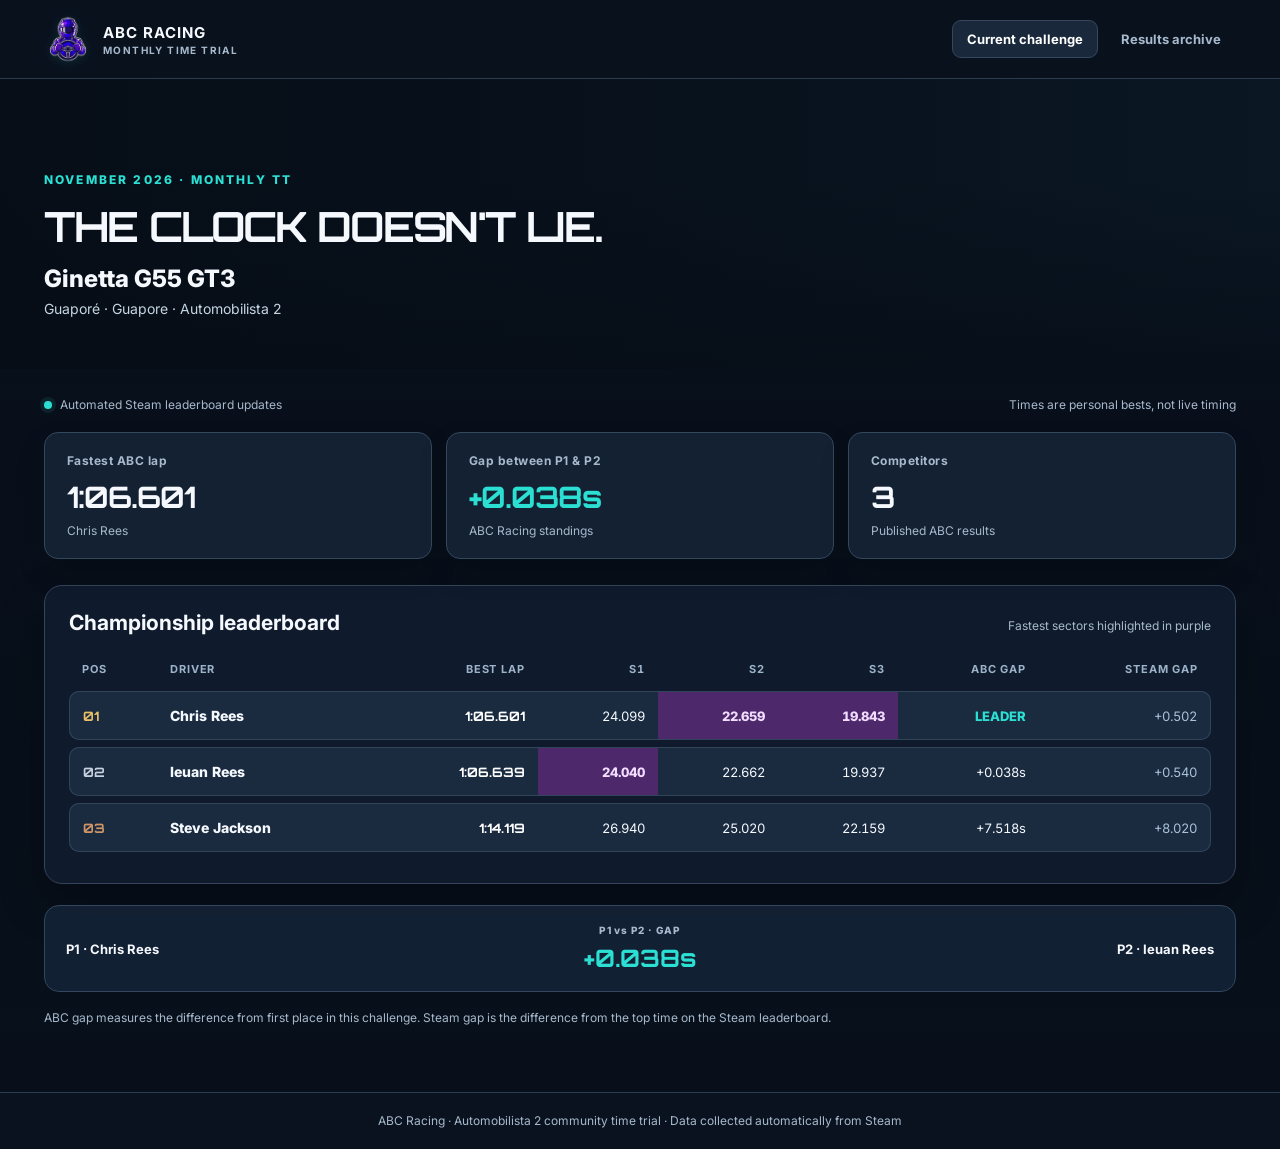
==== commit fbd65f3b: "Replace ABC placeholder with racing driver logo in site branding" ====
--- a/index.html
+++ b/index.html
@@ -8,6 +8,7 @@
   <link rel="preconnect" href="https://fonts.googleapis.com">
   <link rel="preconnect" href="https://fonts.gstatic.com" crossorigin>
   <link href="https://fonts.googleapis.com/css2?family=Inter:wght@400;500;600;700;800&family=Orbitron:wght@500;700;800&display=swap" rel="stylesheet">
+  <link rel="icon" type="image/png" href="assets/abc-racing-driver.png">
   <link rel="stylesheet" href="site.css">
   <script defer src="site.js"></script>
 </head>
@@ -15,7 +16,7 @@
   <a class="skip-link" href="#main">Skip to results</a>
   <nav class="site-nav" aria-label="Main navigation">
     <div class="nav-inner">
-      <a class="brand" href="index.html" aria-label="ABC Racing home"><span class="brand-mark">ABC</span><span class="brand-name"><strong>ABC RACING</strong><small>MONTHLY TIME TRIAL</small></span></a>
+      <a class="brand" href="index.html" aria-label="ABC Racing home"><img class="brand-mark" src="assets/abc-racing-driver.png" width="48" height="48" alt="" aria-hidden="true"><span class="brand-name"><strong>ABC RACING</strong><small>MONTHLY TIME TRIAL</small></span></a>
       <div class="nav-links"><a class="nav-link" aria-current="page" href="index.html">Current challenge</a><a class="nav-link" href="archive.html">Results archive</a></div>
     </div>
   </nav>
--- a/site.css
+++ b/site.css
@@ -27,7 +27,7 @@
 .site-nav { z-index: 3; position: relative; background: #09121eea; border-bottom: 1px solid #2c3c50; }
 .nav-inner { max-width: 1240px; margin: auto; padding: 15px 24px; display: flex; align-items: center; gap: 20px; justify-content: space-between; }
 .brand { text-decoration: none; display: inline-flex; gap: 11px; align-items: center; font-weight: 800; letter-spacing: .065em; }
-.brand-mark { display: grid; place-items: center; width: 39px; height: 39px; border-radius: 9px; background: var(--accent); color: #08131d; font: 900 15px var(--font-timing); letter-spacing: -1px; }
+.brand-mark { display: block; width: 48px; height: 48px; flex-shrink: 0; object-fit: contain; filter: drop-shadow(0 2px 6px rgba(43, 224, 211, 0.12)); }
 .brand-name strong { font-size: 15px; display: block; }
 .brand-name small { color: var(--muted); display: block; font-size: 10px; margin-top: 2px; letter-spacing: .14em; font-weight: 700; }
 .nav-links { display: flex; align-items: center; gap: 8px; }
@@ -126,7 +126,7 @@
 @media (max-width: 640px) {
   .nav-inner { padding: 11px 15px; }
   .brand-name strong { font-size: 13px; }
-  .brand-mark { width: 34px; height: 34px; font-size: 13px; }
+  .brand-mark { width: 39px; height: 39px; }
   .nav-link { padding: 9px 10px; font-size: 12px; }
   .page-hero { min-height: 255px; }
   .page-hero::before { background: linear-gradient(90deg, rgba(6,13,23,.92), rgba(6,13,23,.55)),linear-gradient(0deg,rgba(6,13,23,.8),transparent 65%); }
@@ -165,7 +165,7 @@
 @media (max-width: 360px) {
   .nav-inner { padding: 10px 8px; gap: 4px; }
   .brand { gap: 5px; }
-  .brand-mark { height: 30px; width: 30px; font-size: 12px; }
+  .brand-mark { height: 30px; width: 30px; }
   .brand-name strong { font-size: 11px; }
   .nav-link { padding: 7px 5px; font-size: 10px; }
 }
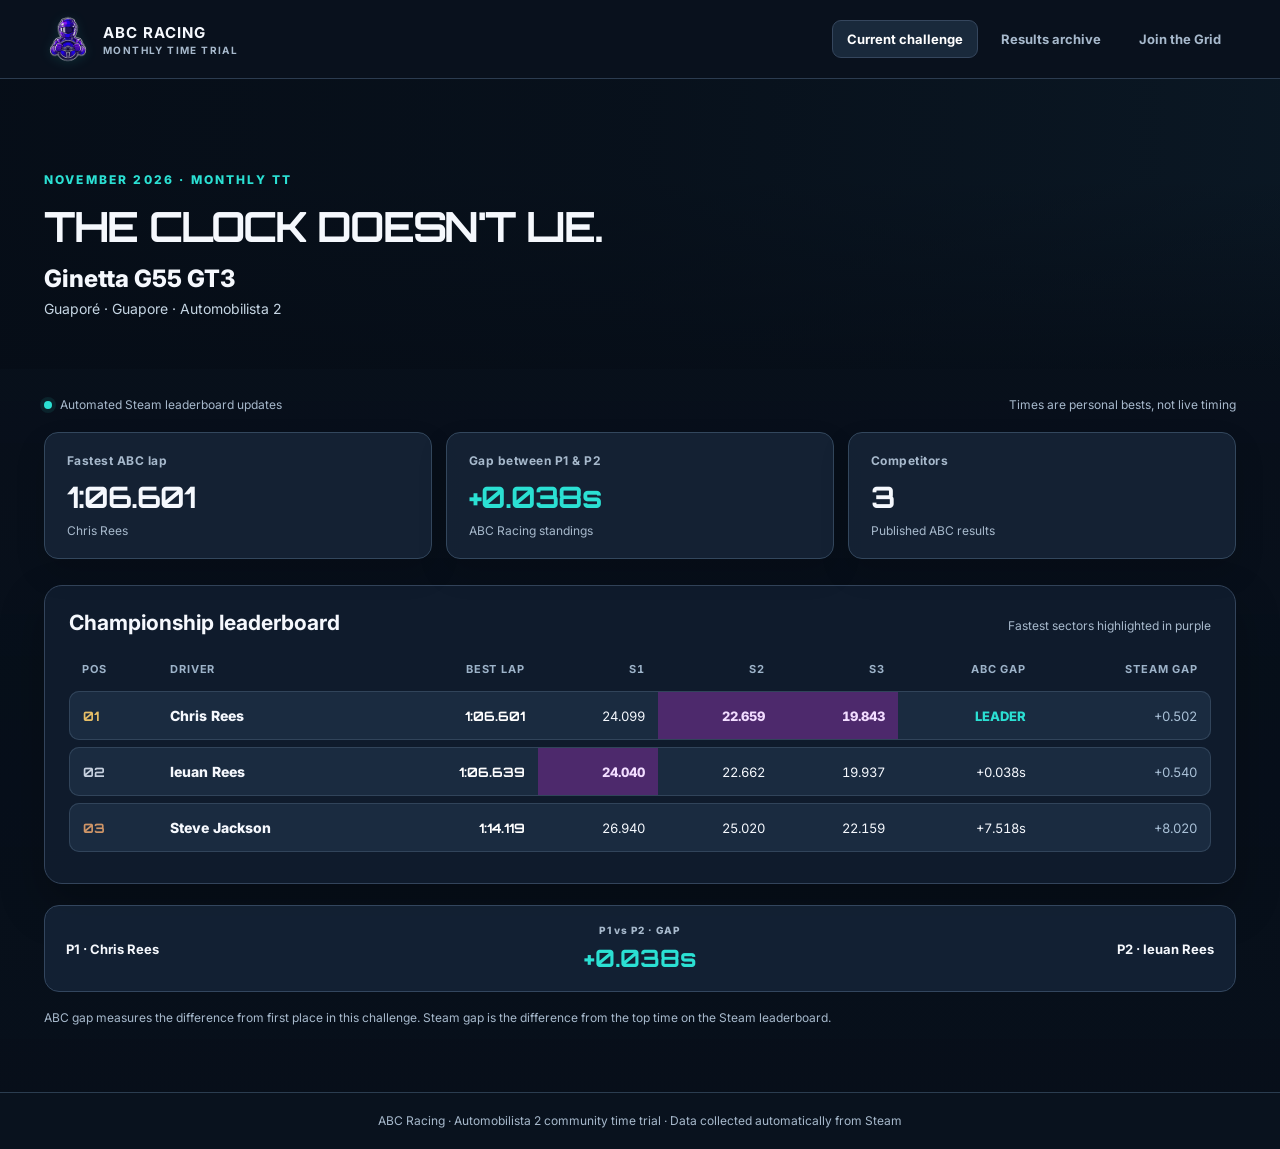
==== commit 35ef4cd7: "Prepare Join the Grid Steam registration page and responsive navigation" ====
--- a/index.html
+++ b/index.html
@@ -17,7 +17,7 @@
   <nav class="site-nav" aria-label="Main navigation">
     <div class="nav-inner">
       <a class="brand" href="index.html" aria-label="ABC Racing home"><img class="brand-mark" src="assets/abc-racing-driver.png" width="48" height="48" alt="" aria-hidden="true"><span class="brand-name"><strong>ABC RACING</strong><small>MONTHLY TIME TRIAL</small></span></a>
-      <div class="nav-links"><a class="nav-link" aria-current="page" href="index.html">Current challenge</a><a class="nav-link" href="archive.html">Results archive</a></div>
+      <div class="nav-links"><a class="nav-link" aria-current="page" href="index.html">Current challenge</a><a class="nav-link" href="archive.html">Results archive</a><a class="nav-link" href="join.html">Join the Grid</a></div>
     </div>
   </nav>
   <header class="page-hero">
--- a/site.css
+++ b/site.css
@@ -168,4 +168,19 @@
   .brand-mark { height: 30px; width: 30px; }
   .brand-name strong { font-size: 11px; }
   .nav-link { padding: 7px 5px; font-size: 10px; }
-}+}
+/* Join the Grid registration page and responsive three-link navigation. */
+.join-layout{display:grid;grid-template-columns:minmax(0,1.3fr) minmax(0,1fr);gap:18px}
+.join-panel,.join-info{min-width:0}
+.join-panel>p,.join-info p{color:#b6c9da;line-height:1.7;font-size:14px}
+.join-panel h2,.join-info h2{margin-bottom:18px}
+.join-info h3{font-size:15px;margin:20px 0 6px;color:#f5f8fd}
+.join-steps{display:grid;gap:12px;margin:28px 0}
+.join-steps>div{display:flex;align-items:center;gap:16px;background:#203147;border:1px solid #3c5369;border-radius:12px;padding:14px;color:#e5edf7;font-size:14px;line-height:1.5}
+.join-steps strong{color:#2be0d3;font:700 18px var(--font-timing)}
+.join-button{display:inline-flex;min-height:48px;align-items:center;justify-content:center;text-decoration:none;background:#2be0d3;color:#09111c;border-radius:10px;padding:13px 22px;font-weight:800}
+.join-button:hover{background:#66eee3}
+.join-button[aria-disabled="true"]{background:#33495e;color:#a7b9cc;cursor:not-allowed;pointer-events:none}
+.join-status{margin:14px 0 0;color:#a7b9cc!important}
+@media(max-width:800px){.join-layout{grid-template-columns:1fr}.nav-inner{flex-wrap:wrap;gap:10px}.nav-links{width:100%;justify-content:space-between}.nav-link{text-align:center;flex:1;white-space:normal}}
+@media(max-width:360px){.nav-link{padding:8px 5px;font-size:10px}}
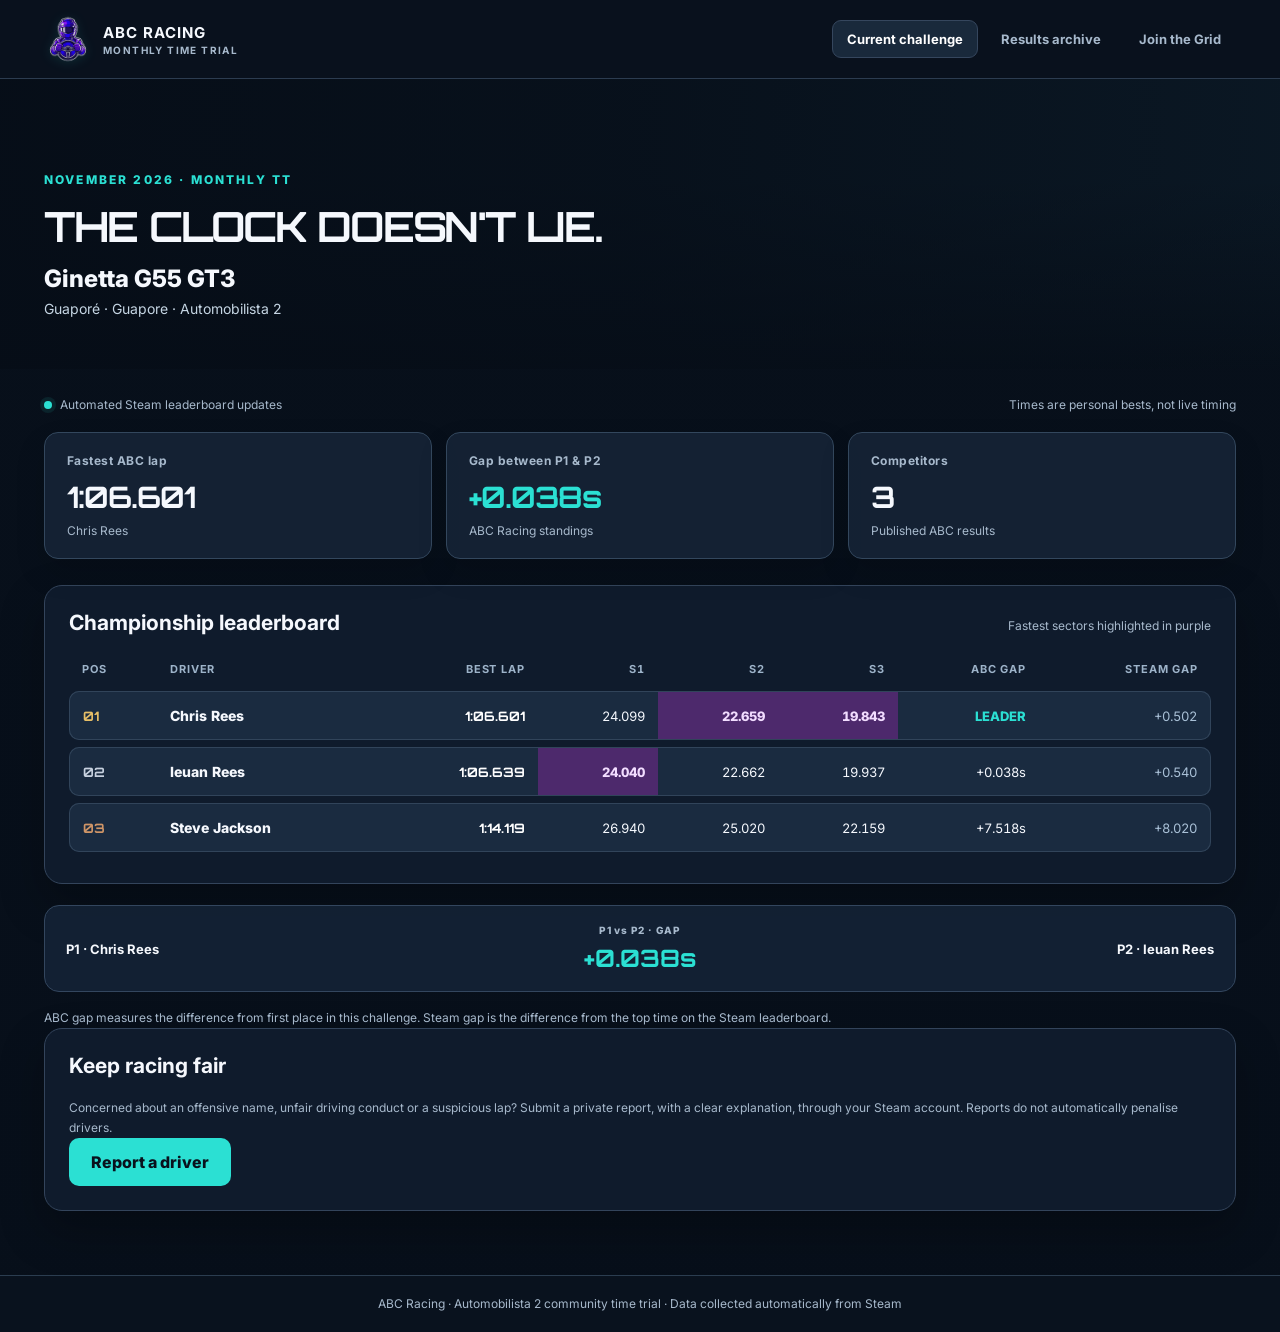
==== commit dc199893: "Stage private Steam-verified driver reporting link in website draft" ====
--- a/index.html
+++ b/index.html
@@ -49,6 +49,11 @@
         <div class="battle-driver" id="battle-second"></div>
       </section>
       <p class="legend">ABC gap measures the difference from first place in this challenge. Steam gap is the difference from the top time on the Steam leaderboard.</p>
+      <section class="panel community-safety" aria-labelledby="community-safety-heading">
+        <div class="panel-heading"><h2 id="community-safety-heading">Keep racing fair</h2></div>
+        <p class="legend">Concerned about an offensive name, unfair driving conduct or a suspicious lap? Submit a private report, with a clear explanation, through your Steam account. Reports do not automatically penalise drivers.</p>
+        <a class="join-button" href="https://abc-monthly-tt-registration.reesyboy4.workers.dev/report">Report a driver</a>
+      </section>
     </div>
   </main>
   <footer class="site-footer">ABC Racing · Automobilista 2 community time trial · Data collected automatically from Steam</footer>
--- a/site.css
+++ b/site.css
@@ -181,6 +181,8 @@
 .join-button{display:inline-flex;min-height:48px;align-items:center;justify-content:center;text-decoration:none;background:#2be0d3;color:#09111c;border-radius:10px;padding:13px 22px;font-weight:800}
 .join-button:hover{background:#66eee3}
 .join-button[aria-disabled="true"]{background:#33495e;color:#a7b9cc;cursor:not-allowed;pointer-events:none}
+.join-warning{padding:15px 17px;margin:20px 0;border:1px solid #8c6841;border-left:4px solid #e7bf67;border-radius:10px;background:#3a302366;color:#f5ddae;line-height:1.6;font-size:13px}
+.join-warning strong{color:#ffe3aa}
 .join-status{margin:14px 0 0;color:#a7b9cc!important}
 @media(max-width:800px){.join-layout{grid-template-columns:1fr}.nav-inner{flex-wrap:wrap;gap:10px}.nav-links{width:100%;justify-content:space-between}.nav-link{text-align:center;flex:1;white-space:normal}}
 @media(max-width:360px){.nav-link{padding:8px 5px;font-size:10px}}
